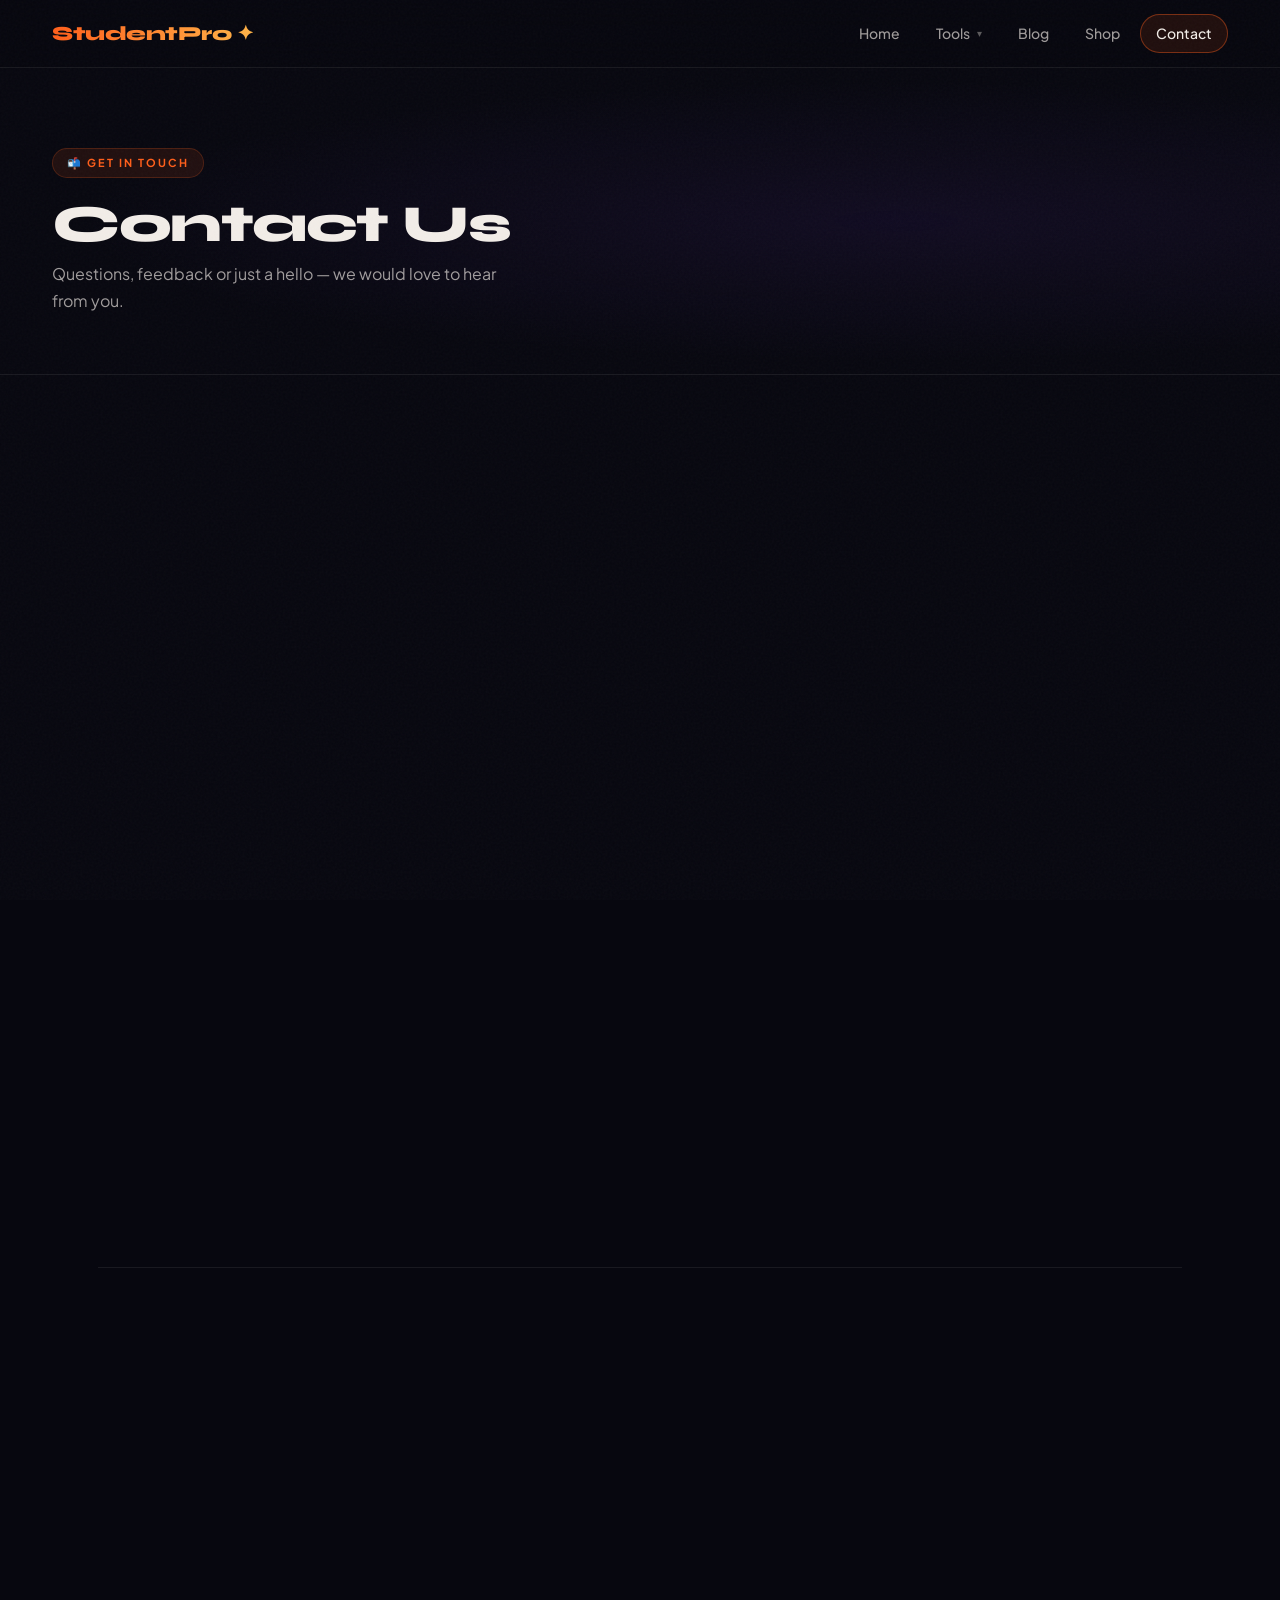
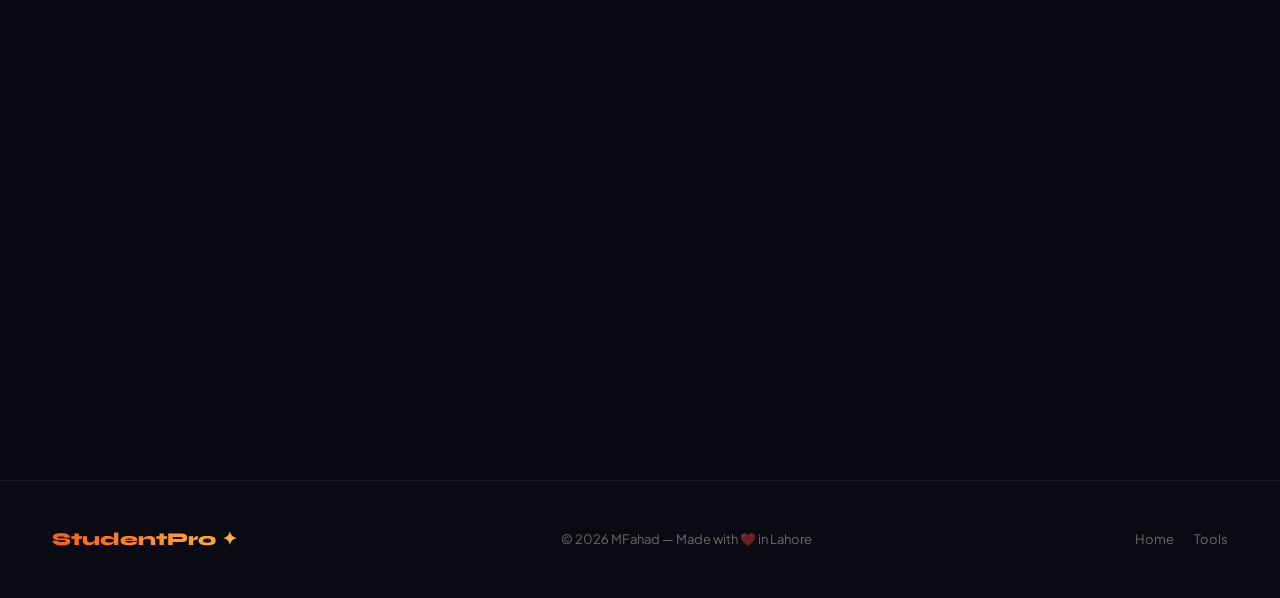
==== contact.html @ fe827576 "Add files via upload" ====
<!DOCTYPE html>
<html lang="en">
<head>
<meta charset="UTF-8">
<meta name="viewport" content="width=device-width, initial-scale=1.0">
<title>StudentPro — Contact</title>
<link rel="stylesheet" href="style.css">
</head>
<body>

<!-- NAVBAR -->
<nav class="navbar">
  <a href="index.html" class="nav-logo">StudentPro ✦</a>
  <div class="nav-links">
    <a href="index.html">Home</a>
    <div class="nav-dropdown">
      <a href="tools.html" style="display:flex;align-items:center;gap:4px">
        Tools <span class="dropdown-arrow">▾</span>
      </a>
      <div class="nav-dropdown-menu">
        <a class="dropdown-item" href="tools.html?tool=age">
          <div class="di-icon">🎂</div><div><strong style="font-size:13px;font-family:'Syne',sans-serif">Age Finder</strong><br><span style="font-size:11px;color:var(--muted)">DOB → Exact Age</span></div>
        </a>
        <a class="dropdown-item" href="tools.html?tool=cgpa">
          <div class="di-icon">🎓</div><div><strong style="font-size:13px;font-family:'Syne',sans-serif">CGPA Calculator</strong><br><span style="font-size:11px;color:var(--muted)">University Grading</span></div>
        </a>
        <a class="dropdown-item" href="tools.html?tool=image">
          <div class="di-icon">🖼️</div><div><strong style="font-size:13px;font-family:'Syne',sans-serif">Image Compressor</strong><br><span style="font-size:11px;color:var(--muted)">Resize & Compress</span></div>
        </a>
      </div>
    </div>
    <a href="blog.html">Blog</a>
    <a href="shop.html">Shop</a>
    <a href="contact.html" class="active">Contact</a>
  </div>
</nav>

<div class="page">

  <!-- PAGE HERO -->
  <div class="page-hero" style="background:radial-gradient(ellipse at 70% 50%,rgba(124,58,237,.08) 0%,transparent 65%)">
    <div class="page-hero-inner">
      <div class="section-tag">📬 Get In Touch</div>
      <h1 class="section-title" style="margin-bottom:8px">Contact Us</h1>
      <p class="section-sub">Questions, feedback or just a hello — we would love to hear from you.</p>
    </div>
  </div>

  <section class="section">
    <div class="container">
      <div class="contact-layout">

        <!-- LEFT INFO -->
        <div class="fade-up">
          <h3 class="contact-info" style="font-family:'Syne',sans-serif;font-size:26px;font-weight:800;margin-bottom:14px">Let's Talk 👋</h3>
          <p style="color:var(--muted2);line-height:1.7;margin-bottom:28px;font-size:15px">
            Have a question about the tools? Want to suggest a feature? Found a bug? Or just want to say hi — fill the form and we'll get back to you.
          </p>

          <div class="c-item fade-up">
            <div class="c-icon">📧</div>
            <div class="c-item-text">
              <p>Email</p>
              <p><a href="/cdn-cgi/l/email-protection" class="__cf_email__" data-cfemail="65060a0b11040611250803040d04014b03100b">[email&#160;protected]</a></p>
            </div>
          </div>

          <div class="c-item fade-up">
            <div class="c-icon">📍</div>
            <div class="c-item-text">
              <p>Location</p>
              <p>Lahore, Punjab, Pakistan</p>
            </div>
          </div>

          <div class="c-item fade-up">
            <div class="c-icon">🕐</div>
            <div class="c-item-text">
              <p>Response Time</p>
              <p>Usually within 24 hours</p>
            </div>
          </div>

          <div class="c-item fade-up">
            <div class="c-icon">💬</div>
            <div class="c-item-text">
              <p>WhatsApp / Chat</p>
              <p>Available 10am – 10pm PKT</p>
            </div>
          </div>

          <!-- Mini illustration -->
          <div style="margin-top:32px;padding:24px;background:linear-gradient(135deg,rgba(255,94,26,.08),rgba(124,58,237,.08));border:1px solid rgba(255,94,26,.15);border-radius:20px;text-align:center">
            <div style="font-size:44px;margin-bottom:12px">✨</div>
            <p style="font-family:'Syne',sans-serif;font-size:15px;font-weight:700;margin-bottom:8px">We're improving every day</p>
            <p style="font-size:13px;color:var(--muted2);line-height:1.6">Your feedback directly shapes what features we build next. Don't hesitate to share your ideas!</p>
          </div>
        </div>

        <!-- RIGHT FORM -->
        <div class="card fade-up" style="padding:36px">
          <div class="card-title" style="margin-bottom:28px"><div class="card-icon">📨</div> Send a Message</div>

          <div class="form-2col" style="margin-bottom:18px">
            <div>
              <label class="form-label">Your Name *</label>
              <input type="text" id="cName" placeholder="Name" style="margin-bottom:0">
            </div>
            <div>
              <label class="form-label">Email Address *</label>
              <input type="email" id="cEmail" placeholder="you@example.com" style="margin-bottom:0">
            </div>
          </div>

          <label class="form-label">Subject</label>
          <input type="text" id="cSubject" placeholder="What's this about?">

          <label class="form-label">Message *</label>
          <textarea id="cMsg" placeholder="Write your message here…" style="min-height:140px"></textarea>

          <button class="btn btn-orange btn-full" onclick="submitContact()">📨 Send Message</button>

          <div class="success-toast" id="contactToast">
            ✅ Message sent successfully! We'll get back to you within 24 hours.
          </div>

          <p style="font-size:12px;color:var(--muted);margin-top:14px;text-align:center">
            We never share your email with anyone. Promise! 🔒
          </p>
        </div>

      </div>
    </div>
  </section>

  <!-- FAQ SECTION -->
  <section class="section" style="padding-top:0">
    <div class="container">
      <hr class="divider" style="margin-bottom:72px">
      <div style="text-align:center;margin-bottom:48px" class="fade-up">
        <div class="section-tag">❓ FAQ</div>
        <h2 class="section-title">Quick Answers</h2>
      </div>
      <div style="display:grid;grid-template-columns:repeat(auto-fill,minmax(280px,1fr));gap:20px">
        <div class="card fade-up">
          <div style="font-size:28px;margin-bottom:12px">🎓</div>
          <h4 style="font-family:'Syne',sans-serif;font-weight:700;margin-bottom:10px">Is the CGPA calculator accurate?</h4>
          <p style="color:var(--muted2);font-size:13.5px;line-height:1.7">Yes! It uses the official Superior University grading scale (A = 85%+, GP 4.00) exactly as per their academic regulations.</p>
        </div>
        <div class="card fade-up">
          <div style="font-size:28px;margin-bottom:12px">🖼️</div>
          <h4 style="font-family:'Syne',sans-serif;font-weight:700;margin-bottom:10px">Is my image uploaded to a server?</h4>
          <p style="color:var(--muted2);font-size:13.5px;line-height:1.7">No! Image compression happens entirely in your browser using the Canvas API. Your images never leave your device.</p>
        </div>
        <div class="card fade-up">
          <div style="font-size:28px;margin-bottom:12px">📝</div>
          <h4 style="font-family:'Syne',sans-serif;font-weight:700;margin-bottom:10px">Can I add my own blog posts?</h4>
          <p style="color:var(--muted2);font-size:13.5px;line-height:1.7">Yes! Go to the Blog page, enable Admin Mode, and fill in the form. Posts are saved in your browser's local storage.</p>
        </div>
        <div class="card fade-up">
          <div style="font-size:28px;margin-bottom:12px">🆓</div>
          <h4 style="font-family:'Syne',sans-serif;font-weight:700;margin-bottom:10px">Is StudentPro free to use?</h4>
          <p style="color:var(--muted2);font-size:13.5px;line-height:1.7">Completely free! No login, no sign-up, no ads. Just open and use — that's how it should be for students.</p>
        </div>
      </div>
    </div>
  </section>

</div><!-- end .page -->

<!-- FOOTER -->
<footer class="footer">
  <span class="footer-logo">StudentPro ✦</span>
  <p>© 2026 MFahad — Made with ❤️ in Lahore</p>
  <div class="footer-links">
    <a href="index.html">Home</a>
    <a href="tools.html">Tools</a>
    <a href="blog.htm
---- style.css ----
@import url('https://fonts.googleapis.com/css2?family=Syne:wght@400;600;700;800&family=Plus+Jakarta+Sans:wght@300;400;500;600&display=swap');

/* ═══════════════════════════════════════════════════
   ROOT VARIABLES
═══════════════════════════════════════════════════ */
:root {
  --orange:  #ff5e1a;
  --orange2: #ff8c5a;
  --amber:   #ffb347;
  --blue:    #1e40af;
  --blue2:   #3b82f6;
  --teal:    #0d9488;
  --purple:  #7c3aed;
  --bg:      #07070f;
  --bg2:     #0e0e1c;
  --card:    rgba(255,255,255,0.035);
  --card2:   rgba(255,255,255,0.065);
  --border:  rgba(255,255,255,0.07);
  --border2: rgba(255,255,255,0.13);
  --text:    #f2ede8;
  --muted:   rgba(242,237,232,0.42);
  --muted2:  rgba(242,237,232,0.65);
  --r-sm:    10px;
  --r-md:    16px;
  --r-lg:    22px;
  --r-xl:    28px;
}

/* ═══════════════════════════════════════════════════
   RESET & BASE
═══════════════════════════════════════════════════ */
*, *::before, *::after { margin:0; padding:0; box-sizing:border-box; }
html { scroll-behavior:smooth; }
body {
  font-family:'Plus Jakarta Sans',sans-serif;
  background:var(--bg);
  color:var(--text);
  min-height:100vh;
  overflow-x:hidden;
  line-height:1.6;
}
::selection { background:rgba(255,94,26,.28); color:var(--text); }

/* Subtle grain texture */
body::after {
  content:'';
  position:fixed; inset:0; pointer-events:none; z-index:9998;
  background-image:url("data:image/svg+xml,%3Csvg viewBox='0 0 512 512' xmlns='http://www.w3.org/2000/svg'%3E%3Cfilter id='n'%3E%3CfeTurbulence type='fractalNoise' baseFrequency='0.78' numOctaves='4' stitchTiles='stitch'/%3E%3C/filter%3E%3Crect width='100%25' height='100%25' filter='url(%23n)' opacity='0.03'/%3E%3C/svg%3E");
}

/* ═══════════════════════════════════════════════════
   NAVBAR
═══════════════════════════════════════════════════ */
.navbar {
  position:fixed; top:0; left:0; right:0; z-index:1000;
  display:flex; align-items:center; justify-content:space-between;
  padding:0 52px; height:68px;
  background:rgba(7,7,15,0.72);
  backdrop-filter:blur(28px); -webkit-backdrop-filter:blur(28px);
  border-bottom:1px solid var(--border);
}
.nav-logo {
  font-family:'Syne',sans-serif; font-weight:800; font-size:20px;
  background:linear-gradient(90deg,var(--orange),var(--amber));
  -webkit-background-clip:text; -webkit-text-fill-color:transparent;
  text-decoration:none; letter-spacing:-.5px; flex-shrink:0;
}
.nav-links { display:flex; align-items:center; gap:4px; }
.nav-links a {
  color:var(--muted2); text-decoration:none;
  font-size:14px; font-weight:500;
  padding:7px 15px; border-radius:50px;
  transition:all .2s; border:1px solid transparent;
}
.nav-links a:hover  { color:var(--text); border-color:var(--border2); background:var(--card2); }
.nav-links a.active { color:var(--text); border-color:rgba(255,94,26,.4); background:rgba(255,94,26,.1); }

/* Dropdown */
.nav-dropdown { position:relative; }
.nav-dropdown-menu {
  position:absolute; top:calc(100% + 14px); left:50%;
  transform:translateX(-50%) translateY(-8px);
  background:var(--bg2); border:1px solid var(--border2);
  border-radius:var(--r-lg); padding:10px; min-width:230px;
  opacity:0; visibility:hidden; pointer-events:none;
  transition:all .25s cubic-bezier(.34,1.56,.64,1);
  box-shadow:0 28px 64px rgba(0,0,0,.65); z-index:100;
}
.nav-dropdown:hover .nav-dropdown-menu {
  opacity:1; visibility:visible; pointer-events:all;
  transform:translateX(-50%) translateY(0);
}
.dropdown-item {
  display:flex; align-items:center; gap:12px;
  padding:10px 14px; border-radius:12px;
  color:var(--muted2); text-decoration:none; font-size:13.5px; font-weight:500;
  transition:all .18s; cursor:pointer; border:none; background:none; width:100%;
}
.dropdown-item:hover { background:var(--card2); color:var(--text); }
.di-icon {
  width:34px; height:34px; border-radius:9px; flex-shrink:0;
  display:flex; align-items:center; justify-content:center; font-size:16px;
  background:linear-gradient(135deg,rgba(255,94,26,.18),rgba(30,64,175,.18));
}
.dropdown-arrow { font-size:10px; margin-left:3px; opacity:.55; }

/* ═══════════════════════════════════════════════════
   PAGE WRAPPER
═══════════════════════════════════════════════════ */
.page { padding-top:68px; }
.container { max-width:1180px; margin:0 auto; padding:0 48px; }
.section    { padding:88px 0; }
hr.divider  { border:none; border-top:1px solid var(--border); }

.section-tag {
  display:inline-flex; align-items:center; gap:7px;
  font-size:11px; letter-spacing:2px; text-transform:uppercase;
  font-weight:700; color:var(--orange); margin-bottom:18px;
  padding:5px 14px; border-radius:50px;
  background:rgba(255,94,26,.1); border:1px solid rgba(255,94,26,.2);
}
.section-title {
  font-family:'Syne',sans-serif;
  font-size:clamp(28px,4.5vw,52px);
  font-weight:800; letter-spacing:-1.5px; line-height:1.08; margin-bottom:16px;
}
.section-sub { color:var(--muted2); font-size:16px; max-width:480px; line-height:1.7; }

.page-hero {
  padding:80px 52px 60px;
  background:radial-gradient(ellipse at 30% 50%,rgba(255,94,26,.07) 0%,transparent 65%);
  border-bottom:1px solid var(--border);
}
.page-hero-inner { max-width:1180px; margin:0 auto; }

/* ═══════════════════════════════════════════════════
   CARDS
═══════════════════════════════════════════════════ */
.card {
  background:var(--card);
  border:1px solid var(--border);
  border-radius:var(--r-xl);
  padding:32px;
  transition:border-color .3s, transform .3s, box-shadow .3s;
  position:relative; overflow:hidden;
}
.card::before {
  content:''; position:absolute; top:0; left:0; right:0; height:1px;
  background:linear-gradient(90deg,transparent,var(--orange),transparent);
  opacity:0; transition:opacity .3s;
}
.card:hover { border-color:rgba(255,94,26,.2); transform:translateY(-3px); box-shadow:0 22px 52px rgba(0,0,0,.4); }
.card:hover::before { opacity:1; }
.card-title {
  font-family:'Syne',sans-serif; font-size:19px; font-weight:700;
  display:flex; align-items:center; gap:11px; margin-bottom:24px;
}
.card-icon {
  width:40px; height:40px; border-radius:11px; flex-shrink:0;
  display:flex; align-items:center; justify-content:center; font-size:18px;
  background:linear-gradient(135deg,rgba(255,94,26,.22),rgba(30,64,175,.22));
}

/* ═══════════════════════════════════════════════════
   FORM ELEMENTS
═══════════════════════════════════════════════════ */
.form-label {
  display:block; font-size:11.5px; letter-spacing:.7px; text-transform:uppercase;
  font-weight:700; color:var(--muted); margin-bottom:8px;
}
input[type=text], input[type=email], input[type=number], input[type=date],
select, textarea {
  width:100%; padding:13px 16px;
  background:rgba(255,255,255,.04);
  border:1px solid var(--border2);
  border-radius:var(--r-sm);
  color:var(--text); font-family:'Plus Jakarta Sans',sans-serif; font-size:14.5px;
  transition:all .2s; outline:none; display:block; margin-bottom:18px;
}
input[type=text]:focus, input[type=email]:focus,
input[type=number]:focus, input[type=date]:focus,
select:focus, textarea:focus {
  border-color:rgba(255,94,26,.55);
  background:rgba(255,94,26,.04);
  box-shadow:0 0 0 3px rgba(255,94,26,.1);
}
select option { background:var(--bg2); color:var(--text); }
textarea { resize:vertical; min-height:110px; }
input[type=file] { padding:11px; cursor:pointer; border-style:dashed; }

/* ═══════════════════════════════════════════════════
   BUTTONS
═══════════════════════════════════════════════════ */
.btn {
  display:inline-flex; align-items:center; justify-content:center; gap:8px;
  padding:13px 28px; border-radius:50px; border:none; cursor:pointer;
  font-family:'Syne',sans-serif; font-size:14px; font-weight:700; letter-spacing:.3px;
  transition:all .22s; text-decoration:none;
}
.btn-orange { background:linear-gradient(135deg,var(--orange),var(--orange2)); color:#fff; box-shadow:0 8px 22px rgba(255,94,26,.35); }
.btn-orange:hover { transform:translateY(-2px); box-shadow:0 14px 32px rgba(255,94,26,.5); }
.btn-blue   { background:linear-gradient(135deg,var(--blue),var(--blue2));     color:#fff; box-shadow:0 8px 22px rgba(30,64,175,.35); }
.btn-blue:hover { transform:translateY(-2px); }
.btn-teal   { background:linear-gradient(135deg,var(--teal),#14b8a6);           color:#fff; box-shadow:0 8px 22px rgba(13,148,136,.35); }
.btn-teal:hover { transform:translateY(-2px); }
.btn-ghost  { background:var(--card2); border:1px solid var(--border2); color:var(--muted2); }
.btn-ghost:hover { color:var(--text); border-color:rgba(255,94,26,.3); background:rgba(255,94,26,.08); }
.btn-sm   { padding:9px 18px; font-size:13px; }
.btn-full { width:100%; }

/* ═══════════════════════════════════════════════════
   RESULT REVEAL
═══════════════════════════════════════════════════ */
.result-reveal {
  margin-top:24px; padding:28px;
  background:linear-gradient(135deg,rgba(255,94,26,.07),rgba(30,64,175,.07));
  border:1px solid rgba(255,94,26,.18); border-radius:var(--r-lg);
  display:none; animation:fadeSlide .4s cubic-bezier(.34,1.56,.64,1);
}
.result-reveal.show { display:block; }
@keyframes fadeSlide { from{opacity:0;transform:translateY(14px);}to{opacity:1;transform:translateY(0);} }

.big-stat {
  font-family:'Syne',sans-serif; font-size:52px; font-weight:800;
  background:linear-gradient(135deg,var(--orange),var(--amber));
  -webkit-background-clip:text; -webkit-text-fill-color:transparent; line-height:1;
}
.stat-label { font-size:11.5px; color:var(--muted); letter-spacing:.8px; text-transform:uppercase; margin-top:5px; }
.stat-box {
  text-align:center; padding:20px 16px;
  background:rgba(255,255,255,.03); border:1px solid var(--border); border-radius:var(--r-md);
}

/* ═══════════════════════════════════════════════════
   TOOLS PAGE — TABS
═══════════════════════════════════════════════════ */
.tools-tabs {
  display:flex; flex-wrap:wrap; gap:10px;
  padding:22px 52px;
  border-bottom:1px solid var(--border);
  background:rgba(7,7,15,.6);
  position:sticky; top:68px; z-index:100;
  backdrop-filter:blur(24px);
}
.tool-tab {
  display:flex; align-items:center; gap:9px;
  padding:10px 22px; border-radius:50px;
  border:1px solid var(--border2);
  background:transparent; color:var(--muted2);
  font-family:'Syne',sans-serif; font-size:13.5px; font-weight:700;
  cursor:pointer; transition:all .22s;
}
.tool-tab .tab-icon { font-size:17px; }
.tool-tab:hover  { color:var(--text); border-color:rgba(255,94,26,.35); background:rgba(255,94,26,.07); }
.tool-tab.active {
  color:#fff;
  background:linear-gradient(135deg,var(--orange),var(--orange2));
  border-color:transparent;
  box-shadow:0 8px 24px rgba(255,94,26,.38);
}

.tool-section { display:none; animation:fadeSlide .35s ease; }
.tools-main   { padding:44px 52px; }

/* ═══════════════════════════════════════════════════
   CGPA TOOL — CENTER FORM ONLY, EXPAND ON RESULTS
═══════════════════════════════════════════════════ */
#cgpa.tools-main {
  padding:44px 32px;
}

/* Default: single column, centered, max 820px */
.cgpa-layout {
  display:grid;
  grid-template-columns:1fr;
  gap:28px;
  max-width:820px;
  margin:0 auto;
  transition:max-width .5s ease, grid-template-columns .5s ease;
}

/* After calculate → two columns, full width */
.cgpa-layout.has-results {
  grid-template-columns:1.75fr 1fr;
  max-width:1440px;
}

.cgpa-form-col { width:100%; }

/* Grading side panel — hidden until results */
.grade-ref-col {
  display:none;
  position:sticky;
  top:160px;
}
.cgpa-layout.has-results .grade-ref-col {
  display:block;
  animation:fadeSlide .45s ease .1s both;
}

/* ── Subject rows — wide course name ── */
.subject-row {
  display:grid;
  grid-template-columns:1fr 116px 126px 44px;
  gap:13px; align-items:center; margin-bottom:13px;
}
.subject-row input, .subject-row select {
  margin-bottom:0; padding:15px 18px; font-size:15px;
}
.del-btn {
  width:44px; height:44px; border-radius:12px;
  background:rgba(239,68,68,.1); border:1px solid rgba(239,68,68,.2);
  color:#f87171; font-size:22px; cursor:pointer;
  display:flex; align-items:center; justify-content:center;
  transition:all .18s; flex-shrink:0; line-height:1;
}
.del-btn:hover { background:rgba(239,68,68,.28); }

.row-header {
  display:grid;
  grid-template-columns:1fr 116px 126px 44px;
  gap:13px;
  font-size:11px; letter-spacing:.8px; text-transform:uppercase;
  color:var(--muted); font-weight:700;
  padding:0 0 9px; border-bottom:1px solid var(--border); margin-bottom:15px;
}
.row-header span { padding:0 18px; }

/* ── CGPA Big result box ── */
.cgpa-big-result {
  text-align:center; padding:36px 28px; margin-bottom:24px;
  background:linear-gradient(135deg,rgba(255,94,26,.09),rgba(30,64,175,.09),rgba(124,58,237,.05));
  border:2px solid rgba(255,94,26,.26); border-radius:var(--r-xl);
  position:relative; overflow:hidden;
}
.cgpa-big-result::before {
  content:''; position:absolute; inset:0;
  background:radial-gradient(ellipse at 50% -20%,rgba(255,94,26,.1),transparent 65%);
}
.cgpa-big-number {
  font-family:'Syne',sans-serif; font-size:92px; font-weight:800; line-height:1;
  background:linear-gradient(135deg,var(--orange),var(--amber),var(--blue2));
  -webkit-background-clip:text; -webkit-text-fill-color:transparent;
  position:relative; z-index:1;
}
.cgpa-big-label {
  font-size:12px; color:var(--muted); letter-spacing:2px;
  text-transform:uppercase; margin-top:8px; font-weight:600;
}
.cgpa-status-pill {
  display:inline-flex; align-items:center; gap:8px;
  padding:9px 20px; border-radius:50px; margin-top:18px;
  font-size:13.5px; font-weight:700;
}

/* ── Grade results table ── */
.grade-table {
  width:100%; border-collapse:separate; border-spacing:0 4px; font-size:13px;
}
.grade-table thead th {
  font-size:10.5px; letter-spacing:1px; text-transform:uppercase;
  color:var(--muted); font-weight:700; padding:6px 12px;
}
.grade-table tbody tr { background:rgba(255,255,255,.025); border-radius:var(--r-sm); transition:background .18s; }
.grade-table tbody tr:hover { background:rgba(255,255,255,.05); }
.grade-table td { padding:10px 12px; vertical-align:middle; }
.grade-table td:first-child { border-radius:9px 0 0 9px; }
.grade-table td:last-child  { border-radius:0 9px 9px 0; }
.grade-badge {
  display:inline-flex; align-items:center; justify-content:center;
  width:36px; height:24px; border-radius:7px;
  font-family:'Syne',sans-serif; font-size:11.5px; font-weight:700;
}
.gp-bar  { display:flex; align-items:center; gap:7px; }
.gp-fill { height:5px; border-radius:50px; min-width:4px; }

/* ── Compact grading scale side panel ── */
.grade-ref-col .card { padding:22px 18px; }

.grade-table-compact {
  width:100%; border-collapse:separate; border-spacing:0 3px; font-size:12.5px;
}
.grade-table-compact thead th {
  font-size:10px; letter-spacing:.9px; text-transform:uppercase;
  color:var(--muted); font-weight:700; padding:5px 9px;
}
.grade-table-compact tbody tr { background:rgba(255,255,255,.025); border-radius:8px; transition:background .15s; }
.grade-table-compact tbody tr:hover { background:rgba(255,255,255,.05); }
.grade-table-compact td { padding:7px 9px; vertical-align:middle; white-space:nowrap; }
.grade-table-compact td:first-child { border-radius:7px 0 0 7px; }
.grade-table-compact td:last-child  { border-radius:0 7px 7px 0; }
.g-badge {
  display:inline-flex; align-items:center; justify-content:center;
  width:30px; height:21px; border-radius:6px;
  font-family:'Syne',sans-serif; font-size:11px; font-weight:700;
}
.g-bar { height:4px; border-radius:50px; min-width:6px; display:block; }

/* ═══════════════════════════════════════════════════
   IMAGE COMPRESSOR
═══════════════════════════════════════════════════ */
.img-compare    { display:grid; grid-template-columns:1fr 1fr; gap:16px; margin-bottom:16px; }
.img-box img    { width:100%; height:150px; object-fit:cover; border-radius:14px; border:1px solid var(--border); }
.img-box p      { font-size:12px; color:var(--muted); margin-top:8px; text-align:center; }
.img-stats      { display:grid; grid-template-columns:repeat(3,1fr); gap:10px; margin-bottom:18px; }
.img-stat       { text-align:center; padding:14px; background:rgba(255,255,255,.03); border:1px solid var(--border); border-radius:14px; }
.img-stat-val   { font-family:'Syne',sans-serif; font-size:18px; font-weight:700; color:var(--orange); }
.img-stat-lbl   { font-size:11px; color:var(--muted); margin-top:3px; }

/* ═══════════════════════════════════════════════════
   BLOG
═══════════════════════════════════════════════════ */
.blog-grid { display:grid; grid-template-columns:repeat(auto-fill,minmax(320px,1fr)); gap:24px; }
.blog-card {
  background:var(--card); border:1px solid var(--border);
  border-radius:var(--r-xl); overflow:hidden;
  transition:all .28s; cursor:pointer; display:flex; flex-direction:column;
}
.blog-card:hover { transform:translateY(-6px); border-color:rgba(255,94,26,.3); box-shadow:0 28px 60px rgba(0,0,0,.5); }
.blog-img         { width:100%; height:195px; object-fit:cover; display:block; }
.blog-img-placeholder {
  width:100%; height:195px;
  background:linear-gradient(135deg,rgba(255,94,26,.15),rgba(30,64,175,.2),rgba(124,58,237,.15));
  display:flex; align-items:center; justify-content:center; font-size:46px;
}
.blog-body        { padding:24px; flex:1; display:flex; flex-direction:column; }
.blog-tag-pill    {
  display:inline-block; padding:4px 11px; border-radius:50px;
  font-size:11.5px; font-weight:700; letter-spacing:.4px;
  background:rgba(255,94,26,.15); color:var(--orange); margin-bottom:12px;
}
.blog-body h3     { font-family:'Syne',sans-serif; font-size:18px; font-weight:700; line-height:1.3; margin-bottom:10px; }
.blog-body p      { color:var(--muted2); font-size:13.5px; line-height:1.7; flex:1; }
.blog-meta        { display:flex; align-items:center; justify-content:space-between; margin-top:16px; padding-top:14px; border-top:1px solid var(--border); font-size:12px; color:var(--muted); }
.read-more-link   { display:inline-flex; align-items:center; gap:5px; color:var(--orange); font-weight:600; font-size:13px; }

/* ═══════════════════════════════════════════════════
   MODAL
═══════════════════════════════════════════════════ */
.modal-overlay {
  position:fixed; inset:0; z-index:2000;
  background:rgba(7,7,15,.88); backdrop-filter:blur(20px);
  display:none; align-items:flex-start; justify-content:center;
  padding:40px 24px; overflow-y:auto;
}
.modal-overlay.show { display:flex; }
.modal-box {
  background:var(--bg2); border:1px solid var(--border2);
  border-radius:var(--r-xl); max-width:720px; width:100%;
  animation:mIn .3s cubic-bezier(.34,1.56,.64,1); overflow:hidden;
}
@keyframes mIn { from{transform:scale(.92);opacity:0;}to{transform:scale(1);opacity:1;} }
@keyframes shake{0%,100%{transform:translateX(0);}20%,60%{transform:translateX(-8px);}40%,80%{transform:translateX(8px);}}
.modal-cover   { width:100%; max-height:280px; object-fit:cover; display:block; }
.modal-body    { padding:36px; }
.modal-body h2 { font-family:'Syne',sans-serif; font-size:26px; font-weight:800; margin-bottom:8px; }
.modal-body .modal-date { font-size:12px; color:var(--muted); margin-bottom:24px; display:block; }
.modal-body p  { color:var(--muted2); line-height:1.8; margin-bottom:14px; }
.modal-close-btn {
  float:right; margin:16px 16px 0 0;
  width:38px; height:38px; border-radius:50%;
  background:rgba(255,255,255,.08); border:1px solid var(--border2);
  color:var(--text); font-size:20px; cursor:pointer;
  display:flex; align-items:center; justify-content:center; transition:all .2s;
}
.modal-close-btn:hover { background:rgba(255,94,26,.2); }

/* ═══════════════════════════════════════════════════
   BLOG EDITOR
═══════════════════════════════════════════════════ */
.admin-bar {
  display:flex; align-items:center; gap:12px; padding:16px 22px;
  background:rgba(255,94,26,.06); border:1px solid rgba(255,94,26,.18);
  border-radius:var(--r-md); margin-bottom:36px; font-size:14px;
}
.toggle-wrap { position:relative; width:42px; height:23px; flex-shrink:0; }
.toggle-wrap input { opacity:0; width:0; height:0; }
.toggle-track {
  position:absolute; inset:0; border-radius:50px; cursor:pointer;
  background:rgba(255,255,255,.1); border:1px solid var(--border2); transition:.3s;
}
.toggle-track::before {
  content:''; position:absolute; width:17px; height:17px; border-radius:50%;
  background:var(--muted); bottom:2px; left:2px; transition:.3s;
}
.toggle-wrap input:checked ~ .toggle-track { background:rgba(255,94,26,.28); border-color:var(--orange); }
.toggle-wrap input:checked ~ .toggle-track::before { transform:translateX(19px); background:var(--orange); }
.editor-panel {
  background:var(--card); border:1px solid rgba(255,94,26,.18);
  border-radius:var(--r-xl); padding:32px; margin-bottom:48px; display:none;
}
.editor-panel.show { display:block; animation:fadeSlide .3s ease; }
.editor-grid { display:grid; grid-template-columns:1fr 1fr; gap:24px; }
.img-small-prev { width:100%; height:130px; object-fit:cover; border-radius:12px; margin-top:10px; display:none; border:1px solid var(--border); }

/* ═══════════════════════════════════════════════════
   HERO
═══════════════════════════════════════════════════ */
.hero {
  min-height:100vh; display:flex; flex-direction:column;
  align-items:center; justify-content:center;
  text-align:center; padding:100px 24px 80px;
  position:relative; overflow:hidden;
}
.hero-bg { position:absolute; inset:0; pointer-events:none; overflow:hidden; }
.orb { position:absolute; border-radius:50%; filter:blur(90px); pointer-events:none; }
.orb-1 { width:600px;height:600px; background:radial-gradient(circle,rgba(255,94,26,.28),transparent 70%);  top:-180px;left:-180px; animation:oFloat 9s ease-in-out infinite; }
.orb-2 { width:450px;height:450px; background:radial-gradient(circle,rgba(30,64,175,.32),transparent 70%);  bottom:-100px;right:-80px; animation:oFloat 11s ease-in-out infinite reverse; }
.orb-3 { width:350px;height:350px; background:radial-gradient(circle,rgba(124,58,237,.22),transparent 70%); top:45%;left:55%; animation:oFloat 13s ease-in-out infinite 2s; }
@keyframes oFloat { 0%,100%{transform:translate(0,0);}50%{transform:translate(25px,-35px);} }

.hero-badge {
  display:inline-flex; align-items:center; gap:8px;
  padding:7px 18px; border-radius:50px; font-size:12.5px; font-weight:600;
  background:rgba(255,94,26,.1); border:1px solid rgba(255,94,26,.25);
  color:var(--orange); letter-spacing:.4px; margin-bottom:28px;
}
.hero h1 {
  font-family:'Syne',sans-serif;
  font-size:clamp(52px,9vw,100px); font-weight:800; line-height:.92;
  letter-spacing:-3.5px; margin-bottom:24px;
}
.hero h1 .grad {
  background:linear-gradient(135deg,var(--orange) 0%,var(--amber) 35%,var(--blue2) 70%,var(--purple) 100%);
  -webkit-background-clip:text; -webkit-text-fill-color:transparent;
}
.hero-sub { color:var(--muted2); font-size:17px; max-width:460px; line-height:1.7; margin-bottom:52px; }
.hero-tools-row { display:flex; flex-wrap:wrap; gap:12px; justify-content:center; max-width:720px; }
.hero-tool-chip {
  display:flex; align-items:center; gap:10px;
  padding:13px 20px; border-radius:16px;
  background:var(--card); border:1px solid var(--border2);
  color:var(--text); text-decoration:none; font-size:13.5px; font-weight:500;
  cursor:pointer; transition:all .22s; position:relative; overflow:hidden;
}
.hero-tool-chip::before {
  content:''; position:absolute; inset:0;
  background:linear-gradient(135deg,rgba(255,94,26,.12),rgba(30,64,175,.12));
  opacity:0; transition:opacity .22s;
}
.hero-tool-chip:hover { transform:translateY(-3px); border-color:rgba(255,94,26,.4); box-shadow:0 14px 36px rgba(255,94,26,.18); }
.hero-tool-chip:hover::before { opacity:1; }
.chip-icon { font-size:21px; }
.chip-text strong { display:block; font-family:'Syne',sans-serif; font-weight:700; font-size:14px; }
.chip-text span   { font-size:12px; color:var(--muted); display:block; }

/* ═══════════════════════════════════════════════════
   CONTACT
═══════════════════════════════════════════════════ */
.contact-layout { display:grid; grid-template-columns:1fr 1.6fr; gap:52px; align-items:start; }
.c-item {
  display:flex; align-items:center; gap:14px; padding:14px 16px;
  background:var(--card); border:1px solid var(--border); border-radius:var(--r-md); margin-bottom:10px;
}
.c-icon {
  width:42px; height:42px; border-radius:11px; flex-shrink:0;
  background:linear-gradient(135deg,rgba(255,94,26,.2),rgba(30,64,175,.2));
  display:flex; align-items:center; justify-content:center; font-size:18px;
}
.c-item-text p:first-child { font-weight:600; font-size:13.5px; }
.c-item-text p:last-child   { font-size:12.5px; color:var(--muted); }
.form-2col { display:grid; grid-template-columns:1fr 1fr; gap:16px; }
.form-2col input { margin-bottom:0; }
.success-toast {
  padding:14px 18px; background:rgba(13,148,136,.14);
  border:1px solid rgba(13,148,136,.28); border-radius:var(--r-sm);
  color:#5eead4; font-size:13.5px; text-align:center;
  margin-top:14px; display:none;
}
.success-toast.show { display:block; animation:fadeSlide .3s ease; }

/* ═══════════════════════════════════════════════════
   ERROR BOX
═══════════════════════════════════════════════════ */
.err-box {
  display:none; padding:11px 16px; border-radius:10px;
  background:rgba(239,68,68,.1); border:1px solid rgba(239,68,68,.22);
  color:#f87171; font-size:13.5px; margin-top:8px;
}

/* ═══════════════════════════════════════════════════
   SCROLL ANIMATION
═══════════════════════════════════════════════════ */
.fade-up { opacity:0; transform:translateY(26px); transition:opacity .6s ease, transform .6s cubic-bezier(.22,.61,.36,1); }
.fade-up.vis { opacity:1; transform:translateY(0); }

/* ═══════════════════════════════════════════════════
   FOOTER
═══════════════════════════════════════════════════ */
.footer {
  padding:44px 52px; border-top:1px solid var(--border);
  display:flex; align-items:center; justify-content:space-between;
  flex-wrap:wrap; gap:16px; background:rgba(255,255,255,.01);
}
.footer-logo {
  font-family:'Syne',sans-serif; font-weight:800; font-size:18px;
  background:linear-gradient(90deg,var(--orange),var(--amber));
  -webkit-background-clip:text; -webkit-text-fill-color:transparent;
}
.footer p { font-size:13px; color:var(--muted); }
.footer-links { display:flex; gap:20px; }
.footer-links a { font-size:13px; color:var(--muted); text-decoration:none; transition:color .2s; }
.footer-links a:hover { color:var(--orange); }

/* ═══════════════════════════════════════════════════
   RESPONSIVE
═══════════════════════════════════════════════════ */
@media(max-width:1100px) {
  .cgpa-layout.has-results { grid-template-columns:1.5fr 1fr; }
}
@media(max-width:900px) {
  .navbar              { padding:0 20px; }
  .container           { padding:0 20px; }
  .tools-tabs          { padding:18px 20px; }
  .tools-main          { padding:28px 20px; }
  #cgpa.tools-main     { padding:24px 16px; }
  .cgpa-layout,
  .cgpa-layout.has-results { grid-template-columns:1fr; max-width:100%; }
  .grade-ref-col       { position:static; }
  .section             { padding:70px 0; }
  .contact-layout      { grid-template-columns:1fr; }
  .editor-grid         { grid-template-columns:1fr; }
  .subject-row         { grid-template-columns:1fr 90px 100px 44px; }
  .row-header          { grid-template-columns:1fr 90px 100px 44px; }
  .footer              { padding:32px 20px; flex-direction:column; align-items:flex-start; }
  .page-hero           { padding:60px 20px 48px; }
  .form-2col           { grid-template-columns:1fr; }
  .hero h1             { letter-spacing:-2px; }
  .cgpa-big-number     { font-size:64px; }
}
@media(max-width:600px) {
  .subject-row         { grid-template-columns:1fr 90px 44px; }
  .subject-row .ch-col { display:none; }
  .row-header          { grid-template-columns:1fr 90px 44px; }
  .row-header .ch-hdr  { display:none; }
  .img-compare         { grid-template-columns:1fr; }
  .cgpa-big-number     { font-size:52px; }
}
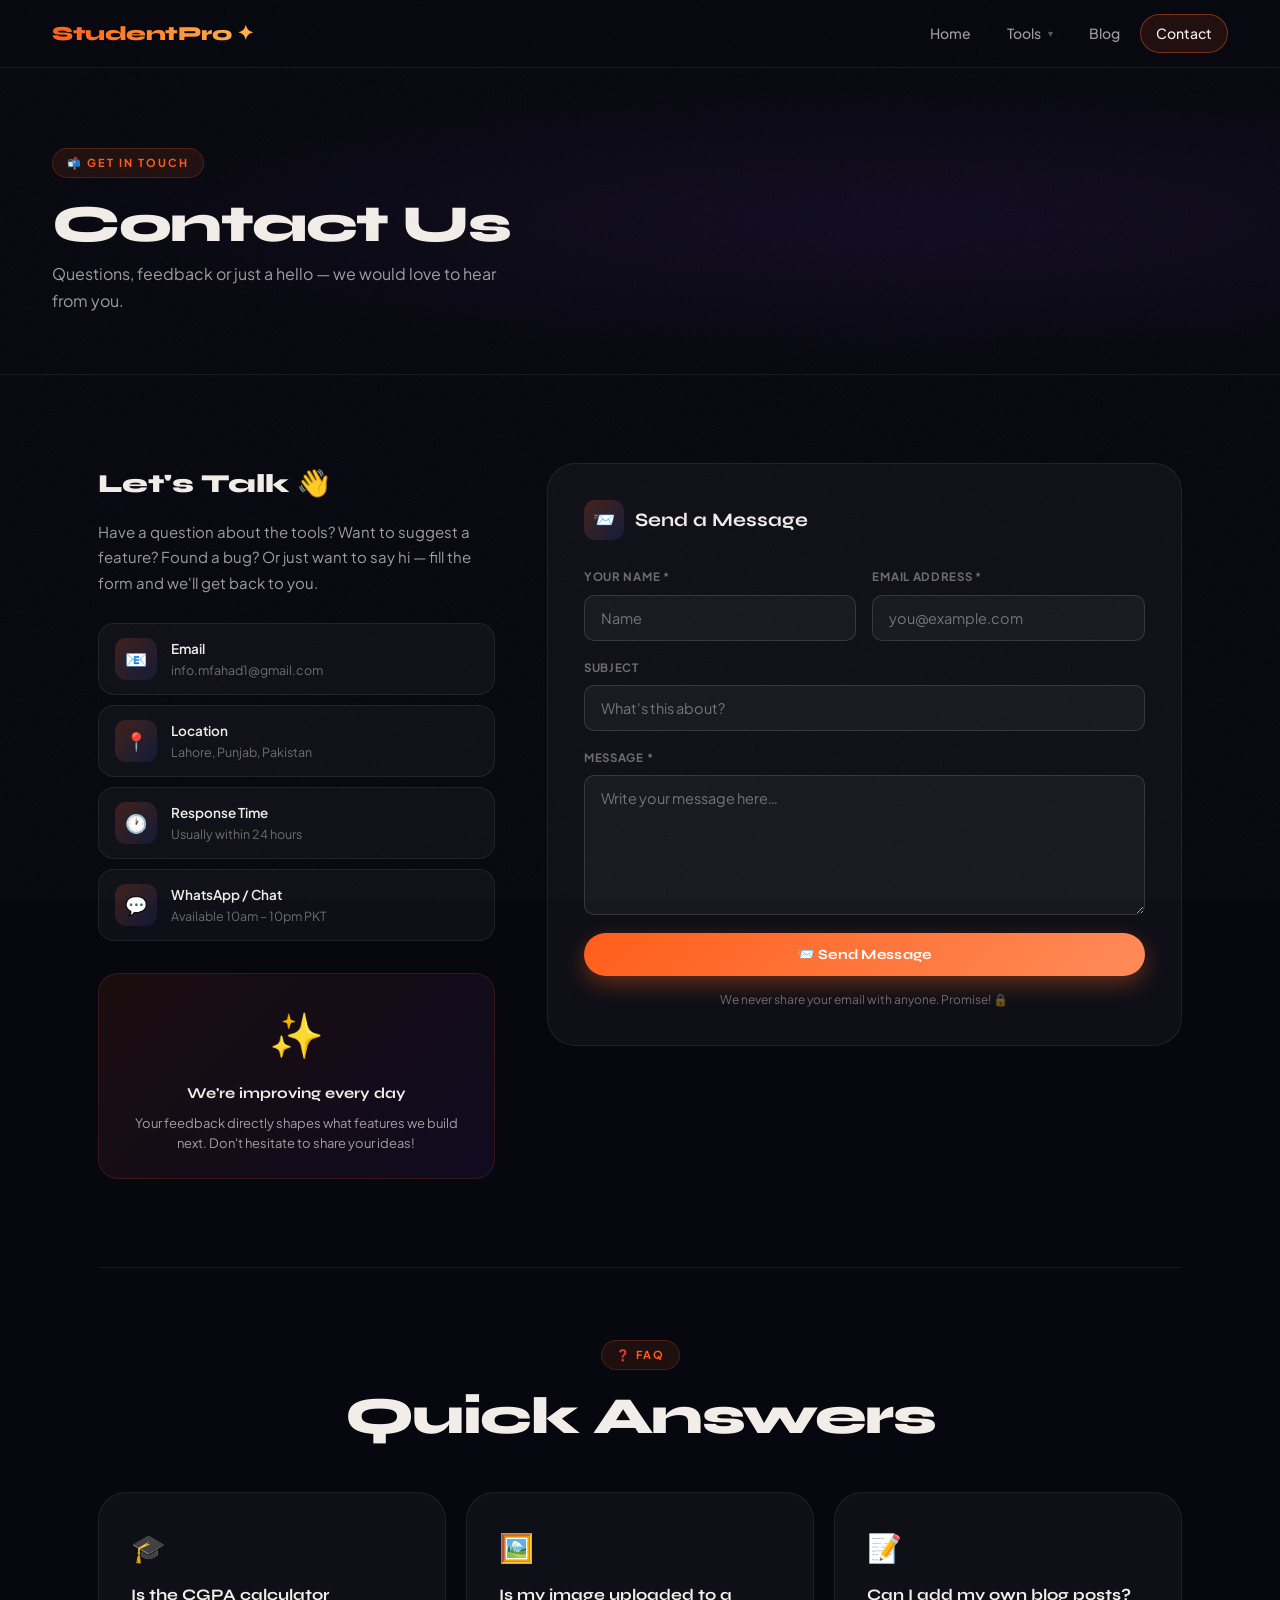
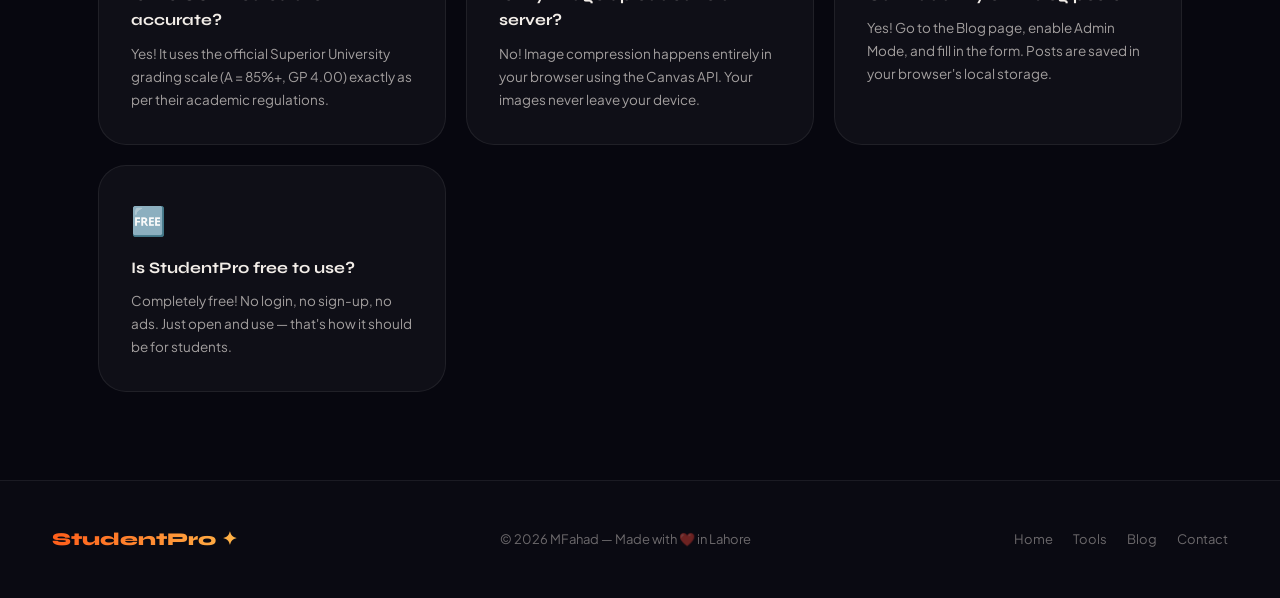
==== commit 556fb4e1: "contact.html" ====
--- a/contact.html
+++ b/contact.html
@@ -30,7 +30,6 @@
       </div>
     </div>
     <a href="blog.html">Blog</a>
-    <a href="shop.html">Shop</a>
     <a href="contact.html" class="active">Contact</a>
   </div>
 </nav>
@@ -61,7 +60,7 @@
             <div class="c-icon">📧</div>
             <div class="c-item-text">
               <p>Email</p>
-              <p><a href="/cdn-cgi/l/email-protection" class="__cf_email__" data-cfemail="65060a0b11040611250803040d04014b03100b">[email&#160;protected]</a></p>
+              <p>info.mfahad1@gmail.com</p>
             </div>
           </div>
 
@@ -175,4 +174,11 @@
   <div class="footer-links">
     <a href="index.html">Home</a>
     <a href="tools.html">Tools</a>
-    <a href="blog.htm+    <a href="blog.html">Blog</a>
+    <a href="contact.html">Contact</a>
+  </div>
+</footer>
+
+<script src="script.js"></script>
+</body>
+</html>
